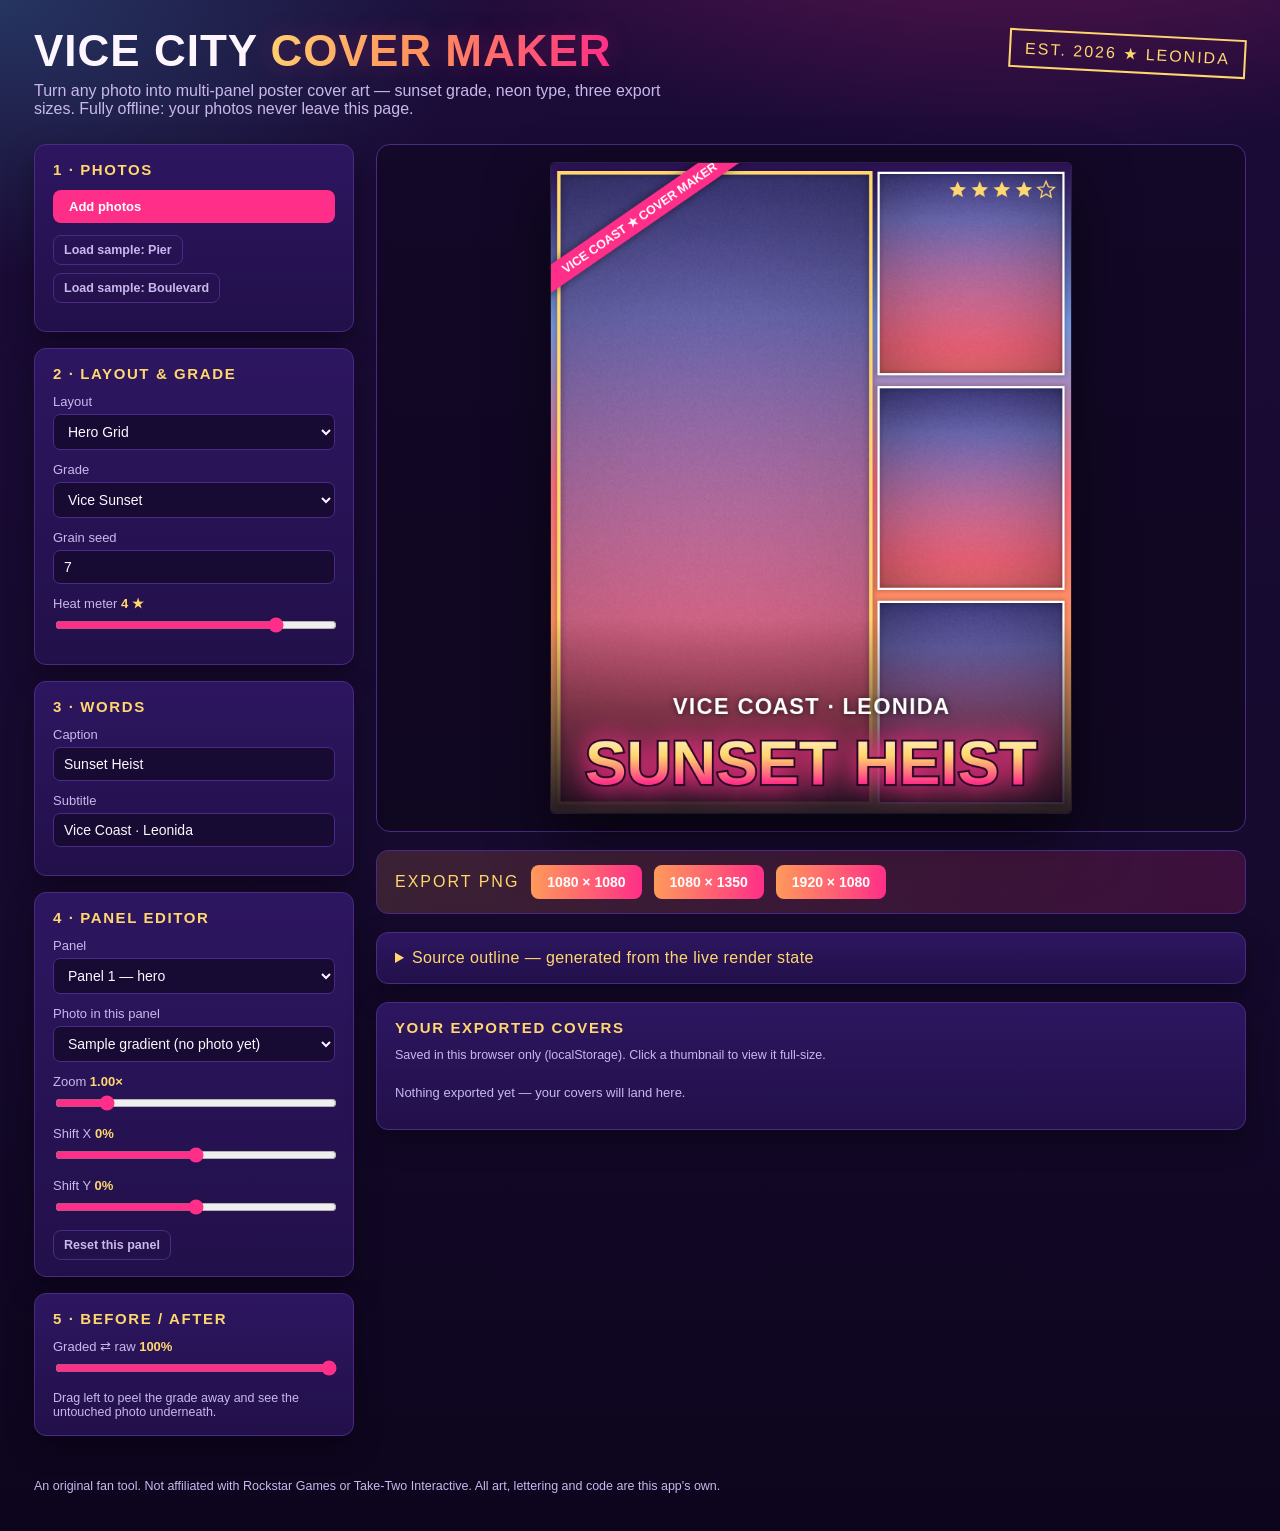
==== app/index.html @ 06333e5f "Vice City Cover Maker — GTA 6 cover art from any photo, offline" ====
<!DOCTYPE html>
<html lang="en">
<head>
<meta charset="utf-8">
<meta name="viewport" content="width=device-width, initial-scale=1">
<title>Vice City Cover Maker — GTA-style cover art from any photo</title>
<link rel="stylesheet" href="style.css">
</head>
<body>
<header class="brand">
  <div>
    <h1>Vice City <span>Cover Maker</span></h1>
    <p class="tagline">Turn any photo into multi-panel poster cover art — sunset grade, neon type, three export sizes. Fully offline: your photos never leave this page.</p>
  </div>
  <div class="brand-badge">EST. 2026 ★ LEONIDA</div>
</header>

<main class="workspace">
  <aside class="controls" aria-label="Cover controls">
    <section class="card">
      <h2>1 · Photos</h2>
      <label class="file-label">Add photos
        <input id="photo-input" type="file" accept="image/*" multiple>
      </label>
      <div class="sample-row">
        <button type="button" id="sample-pier" class="ghost">Load sample: Pier</button>
        <button type="button" id="sample-boulevard" class="ghost">Load sample: Boulevard</button>
      </div>
      <ul id="photo-list" class="photo-list"></ul>
    </section>

    <section class="card">
      <h2>2 · Layout &amp; grade</h2>
      <label>Layout
        <select id="layout-select"></select>
      </label>
      <label>Grade
        <select id="grade-select"></select>
      </label>
      <label>Grain seed
        <input id="seed-input" type="number" min="1" max="99999" step="1" value="7">
      </label>
      <label>Heat meter <output id="heat-out">4 ★</output>
        <input id="heat-input" type="range" min="0" max="5" step="1" value="4">
      </label>
    </section>

    <section class="card">
      <h2>3 · Words</h2>
      <label>Caption
        <input id="caption-input" type="text" maxlength="42" value="Sunset Heist">
      </label>
      <label>Subtitle
        <input id="subtitle-input" type="text" maxlength="60" value="Vice Coast · Leonida">
      </label>
    </section>

    <section class="card" id="panel-card">
      <h2>4 · Panel editor</h2>
      <label>Panel
        <select id="panel-select"></select>
      </label>
      <label>Photo in this panel
        <select id="panel-photo-select"></select>
      </label>
      <label>Zoom <output id="zoom-out">1.00×</output>
        <input id="zoom-input" type="range" min="0.6" max="3" step="0.01" value="1">
      </label>
      <label>Shift X <output id="ox-out">0%</output>
        <input id="ox-input" type="range" min="-0.5" max="0.5" step="0.01" value="0">
      </label>
      <label>Shift Y <output id="oy-out">0%</output>
        <input id="oy-input" type="range" min="-0.5" max="0.5" step="0.01" value="0">
      </label>
      <button type="button" id="panel-reset" class="ghost">Reset this panel</button>
    </section>

    <section class="card">
      <h2>5 · Before / after</h2>
      <label>Graded ⇄ raw <output id="compare-out">100%</output>
        <input id="compare-input" type="range" min="0" max="100" step="1" value="100">
      </label>
      <p class="hint">Drag left to peel the grade away and see the untouched photo underneath.</p>
    </section>
  </aside>

  <section class="stage">
    <div class="canvas-wrap">
      <canvas id="preview" width="720" height="900" aria-label="Cover preview"></canvas>
    </div>

    <div class="export-bar" id="export-bar">
      <span class="export-title">Export PNG</span>
      <button type="button" data-export="square">1080 × 1080</button>
      <button type="button" data-export="portrait">1080 × 1350</button>
      <button type="button" data-export="wide">1920 × 1080</button>
      <span id="export-status" class="export-status" role="status"></span>
    </div>

    <details class="outline-card" id="outline-details">
      <summary>Source outline — generated from the live render state</summary>
      <pre id="outline-pre" aria-label="Render outline as JSON"></pre>
    </details>

    <section class="gallery-card">
      <h2>Your exported covers</h2>
      <p class="hint">Saved in this browser only (localStorage). Click a thumbnail to view it full-size.</p>
      <div id="gallery" class="gallery"></div>
    </section>
  </section>
</main>

<footer>
  <p>An original fan tool. Not affiliated with Rockstar Games or Take-Two Interactive. All art, lettering and code are this app's own.</p>
</footer>

<script type="module" src="src/main.js"></script>
</body>
</html>
---- app/style.css ----
:root {
  --ink: #160a2e;
  --panel: #22104a;
  --panel-2: #2d1660;
  --line: #4b2a85;
  --text: #fdf6ff;
  --muted: #c9b8ec;
  --pink: #ff2e88;
  --orange: #ff9a5a;
  --gold: #ffd76e;
  --teal: #4cc9f0;
}

* { box-sizing: border-box; }

body {
  margin: 0;
  font-family: "Segoe UI", "Helvetica Neue", Arial, sans-serif;
  color: var(--text);
  background:
    radial-gradient(1200px 500px at 80% -10%, rgba(255, 46, 136, 0.35), transparent 60%),
    radial-gradient(900px 500px at 0% 0%, rgba(76, 201, 240, 0.22), transparent 55%),
    linear-gradient(180deg, #1b0b38 0%, var(--ink) 55%, #0d051d 100%);
  min-height: 100vh;
}

.brand {
  display: flex;
  justify-content: space-between;
  align-items: flex-start;
  gap: 24px;
  padding: 26px 34px 8px;
}

.brand h1 {
  margin: 0;
  font-family: "Arial Narrow", Impact, "Franklin Gothic Medium", Arial, sans-serif;
  font-size: 44px;
  letter-spacing: 1px;
  text-transform: uppercase;
}

.brand h1 span {
  background: linear-gradient(92deg, var(--gold), var(--orange) 45%, var(--pink));
  -webkit-background-clip: text;
  background-clip: text;
  color: transparent;
  text-shadow: 0 0 26px rgba(255, 46, 136, 0.25);
}

.tagline { color: var(--muted); max-width: 640px; margin: 6px 0 0; }

.brand-badge {
  font-family: "Arial Narrow", Impact, Arial, sans-serif;
  border: 2px solid var(--gold);
  color: var(--gold);
  padding: 8px 14px;
  transform: rotate(3deg);
  letter-spacing: 2px;
  white-space: nowrap;
  margin-top: 8px;
}

.workspace {
  display: grid;
  grid-template-columns: 320px 1fr;
  gap: 22px;
  padding: 18px 34px 30px;
  align-items: start;
}

.controls { display: flex; flex-direction: column; gap: 16px; }

.card, .outline-card, .gallery-card {
  background: linear-gradient(180deg, var(--panel-2), var(--panel));
  border: 1px solid var(--line);
  border-radius: 12px;
  padding: 16px 18px;
  box-shadow: 0 10px 28px rgba(0, 0, 0, 0.35);
}

.card h2, .gallery-card h2 {
  margin: 0 0 12px;
  font-size: 15px;
  letter-spacing: 1.6px;
  text-transform: uppercase;
  color: var(--gold);
}

.card label {
  display: block;
  font-size: 13px;
  color: var(--muted);
  margin-bottom: 12px;
}

.card input[type="text"],
.card input[type="number"],
.card select {
  width: 100%;
  margin-top: 5px;
  padding: 8px 10px;
  border-radius: 7px;
  border: 1px solid var(--line);
  background: #170a33;
  color: var(--text);
  font-size: 14px;
}

.card input[type="range"] { width: 100%; margin-top: 6px; accent-color: var(--pink); }

.card output { color: var(--gold); font-weight: 600; }

.file-label {
  display: inline-block;
  background: var(--pink);
  color: #fff !important;
  font-weight: 700;
  padding: 9px 16px;
  border-radius: 8px;
  cursor: pointer;
}

.file-label input { display: none; }

button {
  background: linear-gradient(92deg, var(--orange), var(--pink));
  border: none;
  color: #fff;
  font-weight: 700;
  padding: 9px 16px;
  border-radius: 8px;
  cursor: pointer;
  font-size: 14px;
}

button:hover { filter: brightness(1.12); }

button.ghost {
  background: transparent;
  border: 1px solid var(--line);
  color: var(--muted);
  font-weight: 600;
  padding: 7px 10px;
  font-size: 12.5px;
}

.sample-row { display: flex; gap: 8px; flex-wrap: wrap; margin-top: 4px; }

.photo-list { list-style: none; margin: 12px 0 0; padding: 0; font-size: 13px; }
.photo-list li {
  display: flex; justify-content: space-between; gap: 8px;
  padding: 5px 0; border-top: 1px dashed var(--line); color: var(--muted);
}
.photo-list li b { color: var(--text); }

.hint { color: var(--muted); font-size: 12.5px; margin: 4px 0 0; }

.stage { display: flex; flex-direction: column; gap: 18px; min-width: 0; }

.canvas-wrap {
  display: flex;
  justify-content: center;
  background: rgba(0, 0, 0, 0.28);
  border: 1px solid var(--line);
  border-radius: 14px;
  padding: 18px;
}

#preview {
  width: min(520px, 100%);
  height: auto;
  border-radius: 4px;
  box-shadow: 0 24px 60px rgba(0, 0, 0, 0.55), 0 0 0 1px rgba(255, 255, 255, 0.12);
}

.export-bar {
  display: flex;
  align-items: center;
  gap: 12px;
  flex-wrap: wrap;
  background: linear-gradient(92deg, rgba(255, 154, 90, 0.16), rgba(255, 46, 136, 0.16));
  border: 1px solid var(--line);
  border-radius: 12px;
  padding: 14px 18px;
}

.export-title {
  font-family: "Arial Narrow", Impact, Arial, sans-serif;
  letter-spacing: 2px;
  text-transform: uppercase;
  color: var(--gold);
}

.export-status { color: var(--teal); font-size: 13px; }

.outline-card summary { cursor: pointer; color: var(--gold); letter-spacing: 0.4px; }
.outline-card pre {
  overflow: auto;
  background: #0d051d;
  border: 1px solid var(--line);
  border-radius: 8px;
  padding: 14px;
  font-size: 12px;
  line-height: 1.5;
  color: #a8e6ff;
  max-height: 420px;
}

.gallery { display: flex; gap: 12px; flex-wrap: wrap; margin-top: 10px; }
.gallery figure { margin: 0; width: 120px; }
.gallery img {
  width: 120px; height: 150px; object-fit: cover; border-radius: 8px;
  border: 1px solid var(--line); cursor: pointer; display: block;
}
.gallery figcaption { font-size: 11px; color: var(--muted); margin-top: 5px; word-break: break-word; }
.gallery .empty { color: var(--muted); font-size: 13px; }

footer { padding: 0 34px 26px; color: var(--muted); font-size: 12.5px; }

/* ---- shot modes: the poster fills the viewport, chrome hidden ---- */
body.shot-cover .brand,
body.shot-cover .controls,
body.shot-cover .export-bar,
body.shot-cover .outline-card,
body.shot-cover .gallery-card,
body.shot-cover footer,
body.shot-poster .brand,
body.shot-poster .controls,
body.shot-poster .export-bar,
body.shot-poster .outline-card,
body.shot-poster .gallery-card,
body.shot-poster footer { display: none; }

body.shot-cover .workspace,
body.shot-poster .workspace { display: block; padding: 0; }
body.shot-cover .canvas-wrap,
body.shot-poster .canvas-wrap { padding: 0; border: none; background: none; }
body.shot-cover #preview,
body.shot-poster #preview { width: 100vw; height: 100vh; border-radius: 0; box-shadow: none; }

/* ---- exports shot: spotlight the export bar and outline ---- */
body.shot-exports .export-bar {
  outline: 3px solid var(--gold);
  box-shadow: 0 0 34px rgba(255, 215, 110, 0.45);
}

@media (max-width: 900px) {
  .workspace { grid-template-columns: 1fr; }
  .brand { flex-direction: column; }
}
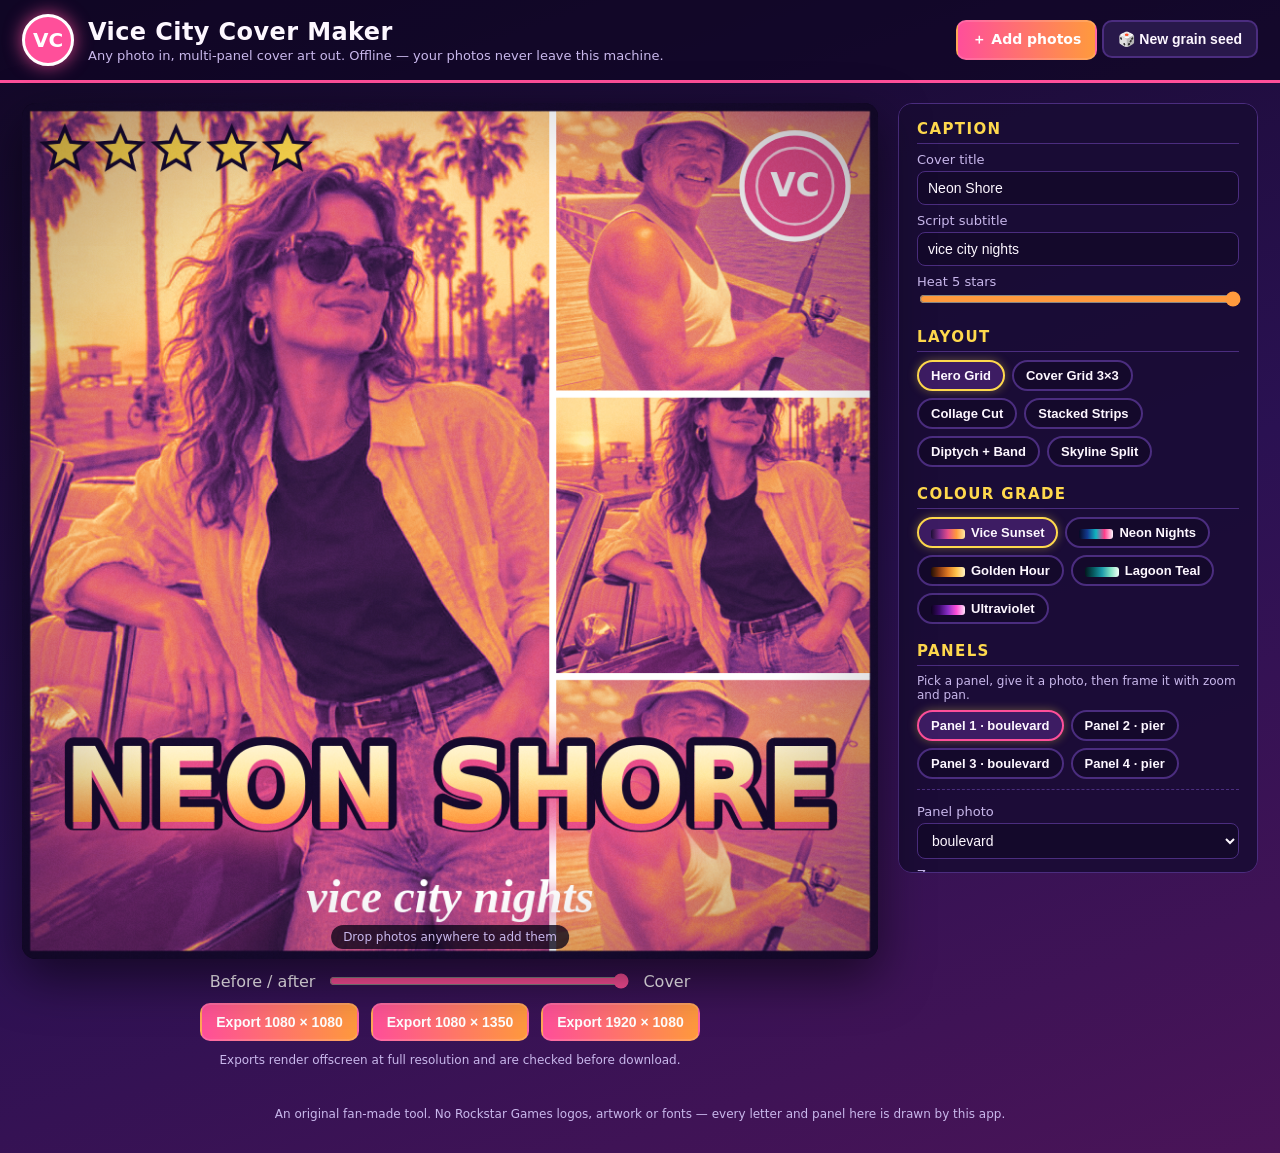
==== commit bc95ebfa: "Vice City Cover Maker — GTA 6 cover art from any photo, offline" ====
--- a/app/index.html
+++ b/app/index.html
@@ -1,4 +1,4 @@
-<!DOCTYPE html>
+<!doctype html>
 <html lang="en">
 <head>
 <meta charset="utf-8">
@@ -7,111 +7,82 @@
 <link rel="stylesheet" href="style.css">
 </head>
 <body>
-<header class="brand">
-  <div>
-    <h1>Vice City <span>Cover Maker</span></h1>
-    <p class="tagline">Turn any photo into multi-panel poster cover art — sunset grade, neon type, three export sizes. Fully offline: your photos never leave this page.</p>
+<header class="topbar">
+  <div class="brand">
+    <span class="brand-badge">VC</span>
+    <div>
+      <h1>Vice City Cover Maker</h1>
+      <p>Any photo in, multi-panel cover art out. Offline — your photos never leave this machine.</p>
+    </div>
   </div>
-  <div class="brand-badge">EST. 2026 ★ LEONIDA</div>
+  <div class="top-actions">
+    <label class="btn primary" for="photoInput">＋ Add photos</label>
+    <input id="photoInput" type="file" accept="image/*" multiple hidden>
+    <button id="shuffleSeedBtn" class="btn" type="button">🎲 New grain seed</button>
+  </div>
 </header>
 
 <main class="workspace">
-  <aside class="controls" aria-label="Cover controls">
-    <section class="card">
-      <h2>1 · Photos</h2>
-      <label class="file-label">Add photos
-        <input id="photo-input" type="file" accept="image/*" multiple>
+  <section class="stage" id="dropZone">
+    <div class="canvas-wrap">
+      <canvas id="previewCanvas" width="880" height="880"></canvas>
+      <canvas id="originalCanvas" width="880" height="880"></canvas>
+      <div class="drop-hint" id="dropHint">Drop photos anywhere to add them</div>
+    </div>
+    <div class="ba-row">
+      <label for="baSlider">Before / after</label>
+      <input id="baSlider" type="range" min="0" max="100" value="100">
+      <span id="baLabel">Cover</span>
+    </div>
+    <div class="export-row">
+      <button class="btn primary export-btn" data-size="square" type="button">Export 1080 × 1080</button>
+      <button class="btn primary export-btn" data-size="portrait" type="button">Export 1080 × 1350</button>
+      <button class="btn primary export-btn" data-size="wide" type="button">Export 1920 × 1080</button>
+    </div>
+    <p class="export-note" id="exportNote">Exports render offscreen at full resolution and are checked before download.</p>
+  </section>
+
+  <aside class="panel">
+    <h2>Caption</h2>
+    <label class="field">Cover title
+      <input id="captionInput" type="text" maxlength="26" value="Neon Shore">
+    </label>
+    <label class="field">Script subtitle
+      <input id="subtitleInput" type="text" maxlength="34" value="vice city nights">
+    </label>
+    <label class="field">Heat <span id="heatLabel">5 stars</span>
+      <input id="heatInput" type="range" min="0" max="5" step="1" value="5">
+    </label>
+
+    <h2>Layout</h2>
+    <div class="chip-grid" id="layoutChips"></div>
+
+    <h2>Colour grade</h2>
+    <div class="chip-grid" id="gradeChips"></div>
+
+    <h2>Panels</h2>
+    <p class="hint">Pick a panel, give it a photo, then frame it with zoom and pan.</p>
+    <div id="panelList" class="panel-list"></div>
+    <div class="tune-box">
+      <label class="field">Panel photo
+        <select id="panelPhotoSelect"></select>
       </label>
-      <div class="sample-row">
-        <button type="button" id="sample-pier" class="ghost">Load sample: Pier</button>
-        <button type="button" id="sample-boulevard" class="ghost">Load sample: Boulevard</button>
-      </div>
-      <ul id="photo-list" class="photo-list"></ul>
-    </section>
-
-    <section class="card">
-      <h2>2 · Layout &amp; grade</h2>
-      <label>Layout
-        <select id="layout-select"></select>
-      </label>
-      <label>Grade
-        <select id="grade-select"></select>
-      </label>
-      <label>Grain seed
-        <input id="seed-input" type="number" min="1" max="99999" step="1" value="7">
-      </label>
-      <label>Heat meter <output id="heat-out">4 ★</output>
-        <input id="heat-input" type="range" min="0" max="5" step="1" value="4">
-      </label>
-    </section>
-
-    <section class="card">
-      <h2>3 · Words</h2>
-      <label>Caption
-        <input id="caption-input" type="text" maxlength="42" value="Sunset Heist">
-      </label>
-      <label>Subtitle
-        <input id="subtitle-input" type="text" maxlength="60" value="Vice Coast · Leonida">
-      </label>
-    </section>
-
-    <section class="card" id="panel-card">
-      <h2>4 · Panel editor</h2>
-      <label>Panel
-        <select id="panel-select"></select>
-      </label>
-      <label>Photo in this panel
-        <select id="panel-photo-select"></select>
-      </label>
-      <label>Zoom <output id="zoom-out">1.00×</output>
-        <input id="zoom-input" type="range" min="0.6" max="3" step="0.01" value="1">
-      </label>
-      <label>Shift X <output id="ox-out">0%</output>
-        <input id="ox-input" type="range" min="-0.5" max="0.5" step="0.01" value="0">
-      </label>
-      <label>Shift Y <output id="oy-out">0%</output>
-        <input id="oy-input" type="range" min="-0.5" max="0.5" step="0.01" value="0">
-      </label>
-      <button type="button" id="panel-reset" class="ghost">Reset this panel</button>
-    </section>
-
-    <section class="card">
-      <h2>5 · Before / after</h2>
-      <label>Graded ⇄ raw <output id="compare-out">100%</output>
-        <input id="compare-input" type="range" min="0" max="100" step="1" value="100">
-      </label>
-      <p class="hint">Drag left to peel the grade away and see the untouched photo underneath.</p>
-    </section>
-  </aside>
-
-  <section class="stage">
-    <div class="canvas-wrap">
-      <canvas id="preview" width="720" height="900" aria-label="Cover preview"></canvas>
+      <label class="field">Zoom <input id="zoomInput" type="range" min="1" max="2.6" step="0.02" value="1"></label>
+      <label class="field">Pan X <input id="panXInput" type="range" min="-1" max="1" step="0.02" value="0"></label>
+      <label class="field">Pan Y <input id="panYInput" type="range" min="-1" max="1" step="0.02" value="0"></label>
     </div>
 
-    <div class="export-bar" id="export-bar">
-      <span class="export-title">Export PNG</span>
-      <button type="button" data-export="square">1080 × 1080</button>
-      <button type="button" data-export="portrait">1080 × 1350</button>
-      <button type="button" data-export="wide">1920 × 1080</button>
-      <span id="export-status" class="export-status" role="status"></span>
-    </div>
+    <h2>Source outline</h2>
+    <p class="hint">Generated live from the current render state.</p>
+    <pre id="outlineBox" class="outline"></pre>
 
-    <details class="outline-card" id="outline-details">
-      <summary>Source outline — generated from the live render state</summary>
-      <pre id="outline-pre" aria-label="Render outline as JSON"></pre>
-    </details>
-
-    <section class="gallery-card">
-      <h2>Your exported covers</h2>
-      <p class="hint">Saved in this browser only (localStorage). Click a thumbnail to view it full-size.</p>
-      <div id="gallery" class="gallery"></div>
-    </section>
-  </section>
+    <h2>Exported covers</h2>
+    <div id="galleryBox" class="gallery"></div>
+  </aside>
 </main>
 
-<footer>
-  <p>An original fan tool. Not affiliated with Rockstar Games or Take-Two Interactive. All art, lettering and code are this app's own.</p>
+<footer class="foot">
+  <p>An original fan-made tool. No Rockstar Games logos, artwork or fonts — every letter and panel here is drawn by this app.</p>
 </footer>
 
 <script type="module" src="src/main.js"></script>
--- a/app/style.css
+++ b/app/style.css
@@ -1,251 +1,126 @@
+/* Vice City Cover Maker — editor chrome. Dark room, neon trim, poster first. */
 :root {
-  --ink: #160a2e;
-  --panel: #22104a;
-  --panel-2: #2d1660;
-  --line: #4b2a85;
-  --text: #fdf6ff;
+  --ink: #14092b;
+  --room: #1d1038;
+  --panel: #28184a;
+  --line: #4b2d7f;
+  --pink: #ff4f9a;
+  --orange: #ff9a3d;
+  --gold: #ffd94d;
+  --teal: #2ee6c8;
+  --paper: #fdf7ff;
   --muted: #c9b8ec;
-  --pink: #ff2e88;
-  --orange: #ff9a5a;
-  --gold: #ffd76e;
-  --teal: #4cc9f0;
 }
-
 * { box-sizing: border-box; }
-
 body {
   margin: 0;
-  font-family: "Segoe UI", "Helvetica Neue", Arial, sans-serif;
-  color: var(--text);
-  background:
-    radial-gradient(1200px 500px at 80% -10%, rgba(255, 46, 136, 0.35), transparent 60%),
-    radial-gradient(900px 500px at 0% 0%, rgba(76, 201, 240, 0.22), transparent 55%),
-    linear-gradient(180deg, #1b0b38 0%, var(--ink) 55%, #0d051d 100%);
+  font-family: "Segoe UI", system-ui, -apple-system, sans-serif;
+  background: linear-gradient(160deg, #120826 0%, #2a1152 55%, #4a1458 100%);
+  color: var(--paper);
   min-height: 100vh;
 }
+.topbar {
+  display: flex; justify-content: space-between; align-items: center; gap: 16px;
+  padding: 14px 22px; border-bottom: 3px solid var(--pink);
+  background: rgba(16, 6, 36, 0.72);
+}
+.brand { display: flex; gap: 14px; align-items: center; }
+.brand-badge {
+  width: 52px; height: 52px; border-radius: 50%;
+  background: var(--pink); color: #fff; display: grid; place-items: center;
+  font-weight: 900; font-size: 20px; border: 3px solid #fff;
+  box-shadow: 0 0 18px rgba(255, 79, 154, 0.8);
+}
+.brand h1 { margin: 0; font-size: 24px; letter-spacing: 0.4px; }
+.brand p { margin: 2px 0 0; color: var(--muted); font-size: 13px; }
+.btn {
+  display: inline-block; cursor: pointer; border: 2px solid var(--line);
+  background: var(--panel); color: var(--paper); border-radius: 10px;
+  padding: 9px 14px; font-size: 14px; font-weight: 700;
+}
+.btn:hover { border-color: var(--teal); }
+.btn.primary {
+  background: linear-gradient(90deg, var(--pink), var(--orange));
+  border-color: #fff2; color: #fff;
+}
+.workspace {
+  display: grid; grid-template-columns: minmax(0, 1fr) 360px; gap: 20px;
+  padding: 20px 22px; align-items: start;
+}
+.stage { display: flex; flex-direction: column; gap: 12px; }
+.canvas-wrap {
+  position: relative; width: min(100%, 880px); margin: 0 auto;
+  border-radius: 14px; overflow: hidden; background: #0a0518;
+  box-shadow: 0 18px 50px rgba(0,0,0,0.55);
+}
+.canvas-wrap canvas { display: block; width: 100%; height: auto; }
+#originalCanvas { position: absolute; inset: 0; }
+.drop-hint {
+  position: absolute; left: 50%; bottom: 10px; transform: translateX(-50%);
+  background: rgba(10, 4, 24, 0.78); padding: 5px 12px; border-radius: 999px;
+  font-size: 12px; color: var(--muted); pointer-events: none;
+}
+.stage.dragging .canvas-wrap { outline: 4px dashed var(--teal); }
+.ba-row, .export-row {
+  display: flex; gap: 12px; align-items: center; justify-content: center; flex-wrap: wrap;
+}
+.ba-row input[type="range"] { width: 300px; accent-color: var(--pink); }
+.export-note { text-align: center; color: var(--muted); font-size: 12px; margin: 0; }
+.panel {
+  background: rgba(24, 12, 52, 0.88); border: 1px solid var(--line);
+  border-radius: 14px; padding: 16px 18px 20px;
+  max-height: calc(100vh - 130px); overflow-y: auto;
+}
+.panel h2 {
+  font-size: 15px; text-transform: uppercase; letter-spacing: 1.4px;
+  color: var(--gold); margin: 18px 0 8px; border-bottom: 1px solid var(--line);
+  padding-bottom: 5px;
+}
+.panel h2:first-child { margin-top: 0; }
+.field { display: block; font-size: 13px; color: var(--muted); margin: 8px 0; }
+.field input[type="text"], .field select {
+  width: 100%; margin-top: 4px; padding: 8px 10px; border-radius: 8px;
+  border: 1px solid var(--line); background: var(--ink); color: var(--paper); font-size: 14px;
+}
+.field input[type="range"] { width: 100%; accent-color: var(--orange); }
+.hint { font-size: 12px; color: var(--muted); margin: 4px 0 8px; }
+.chip-grid { display: flex; flex-wrap: wrap; gap: 7px; }
+.chip {
+  cursor: pointer; border: 2px solid var(--line); background: var(--ink);
+  color: var(--paper); border-radius: 999px; padding: 6px 12px; font-size: 13px; font-weight: 600;
+}
+.chip.active { border-color: var(--gold); background: #3d1c63; box-shadow: 0 0 10px rgba(255, 217, 77, 0.35); }
+.swatch { display: inline-block; width: 34px; height: 10px; border-radius: 3px; margin-right: 6px; vertical-align: middle; }
+.panel-list { display: flex; flex-wrap: wrap; gap: 7px; }
+.panel-chip.active { border-color: var(--pink); }
+.tune-box { margin-top: 10px; border-top: 1px dashed var(--line); padding-top: 6px; }
+.outline {
+  background: #0a0518; border: 1px solid var(--line); border-radius: 10px;
+  padding: 10px 12px; font-size: 11.5px; line-height: 1.5; white-space: pre-wrap;
+  word-break: break-word; color: #aef3df; max-height: 300px; overflow-y: auto;
+}
+.gallery { display: flex; flex-wrap: wrap; gap: 8px; }
+.gallery figure { margin: 0; width: 96px; }
+.gallery img { width: 96px; height: auto; border-radius: 8px; border: 2px solid var(--line); display: block; }
+.gallery figcaption { font-size: 10.5px; color: var(--muted); text-align: center; margin-top: 3px; }
+.gallery .empty { font-size: 12px; color: var(--muted); }
+.foot { padding: 8px 22px 20px; color: var(--muted); font-size: 12px; text-align: center; }
 
-.brand {
-  display: flex;
-  justify-content: space-between;
-  align-items: flex-start;
-  gap: 24px;
-  padding: 26px 34px 8px;
+/* Screenshot scenes: a cover fills the frame, chrome gone. */
+body.shot-cover, body.shot-poster { background: #0a0518; }
+body.shot-cover .topbar, body.shot-cover .panel, body.shot-cover .ba-row,
+body.shot-cover .export-row, body.shot-cover .export-note, body.shot-cover .foot,
+body.shot-cover .drop-hint,
+body.shot-poster .topbar, body.shot-poster .panel, body.shot-poster .ba-row,
+body.shot-poster .export-row, body.shot-poster .export-note, body.shot-poster .foot,
+body.shot-poster .drop-hint { display: none; }
+body.shot-cover .workspace, body.shot-poster .workspace { display: block; padding: 0; }
+body.shot-cover .canvas-wrap, body.shot-poster .canvas-wrap {
+  width: 100%; border-radius: 0; box-shadow: none;
 }
-
-.brand h1 {
-  margin: 0;
-  font-family: "Arial Narrow", Impact, "Franklin Gothic Medium", Arial, sans-serif;
-  font-size: 44px;
-  letter-spacing: 1px;
-  text-transform: uppercase;
-}
-
-.brand h1 span {
-  background: linear-gradient(92deg, var(--gold), var(--orange) 45%, var(--pink));
-  -webkit-background-clip: text;
-  background-clip: text;
-  color: transparent;
-  text-shadow: 0 0 26px rgba(255, 46, 136, 0.25);
-}
-
-.tagline { color: var(--muted); max-width: 640px; margin: 6px 0 0; }
-
-.brand-badge {
-  font-family: "Arial Narrow", Impact, Arial, sans-serif;
-  border: 2px solid var(--gold);
-  color: var(--gold);
-  padding: 8px 14px;
-  transform: rotate(3deg);
-  letter-spacing: 2px;
-  white-space: nowrap;
-  margin-top: 8px;
-}
-
-.workspace {
-  display: grid;
-  grid-template-columns: 320px 1fr;
-  gap: 22px;
-  padding: 18px 34px 30px;
-  align-items: start;
-}
-
-.controls { display: flex; flex-direction: column; gap: 16px; }
-
-.card, .outline-card, .gallery-card {
-  background: linear-gradient(180deg, var(--panel-2), var(--panel));
-  border: 1px solid var(--line);
-  border-radius: 12px;
-  padding: 16px 18px;
-  box-shadow: 0 10px 28px rgba(0, 0, 0, 0.35);
-}
-
-.card h2, .gallery-card h2 {
-  margin: 0 0 12px;
-  font-size: 15px;
-  letter-spacing: 1.6px;
-  text-transform: uppercase;
-  color: var(--gold);
-}
-
-.card label {
-  display: block;
-  font-size: 13px;
-  color: var(--muted);
-  margin-bottom: 12px;
-}
-
-.card input[type="text"],
-.card input[type="number"],
-.card select {
-  width: 100%;
-  margin-top: 5px;
-  padding: 8px 10px;
-  border-radius: 7px;
-  border: 1px solid var(--line);
-  background: #170a33;
-  color: var(--text);
-  font-size: 14px;
-}
-
-.card input[type="range"] { width: 100%; margin-top: 6px; accent-color: var(--pink); }
-
-.card output { color: var(--gold); font-weight: 600; }
-
-.file-label {
-  display: inline-block;
-  background: var(--pink);
-  color: #fff !important;
-  font-weight: 700;
-  padding: 9px 16px;
-  border-radius: 8px;
-  cursor: pointer;
-}
-
-.file-label input { display: none; }
-
-button {
-  background: linear-gradient(92deg, var(--orange), var(--pink));
-  border: none;
-  color: #fff;
-  font-weight: 700;
-  padding: 9px 16px;
-  border-radius: 8px;
-  cursor: pointer;
-  font-size: 14px;
-}
-
-button:hover { filter: brightness(1.12); }
-
-button.ghost {
-  background: transparent;
-  border: 1px solid var(--line);
-  color: var(--muted);
-  font-weight: 600;
-  padding: 7px 10px;
-  font-size: 12.5px;
-}
-
-.sample-row { display: flex; gap: 8px; flex-wrap: wrap; margin-top: 4px; }
-
-.photo-list { list-style: none; margin: 12px 0 0; padding: 0; font-size: 13px; }
-.photo-list li {
-  display: flex; justify-content: space-between; gap: 8px;
-  padding: 5px 0; border-top: 1px dashed var(--line); color: var(--muted);
-}
-.photo-list li b { color: var(--text); }
-
-.hint { color: var(--muted); font-size: 12.5px; margin: 4px 0 0; }
-
-.stage { display: flex; flex-direction: column; gap: 18px; min-width: 0; }
-
-.canvas-wrap {
-  display: flex;
-  justify-content: center;
-  background: rgba(0, 0, 0, 0.28);
-  border: 1px solid var(--line);
-  border-radius: 14px;
-  padding: 18px;
-}
-
-#preview {
-  width: min(520px, 100%);
-  height: auto;
-  border-radius: 4px;
-  box-shadow: 0 24px 60px rgba(0, 0, 0, 0.55), 0 0 0 1px rgba(255, 255, 255, 0.12);
-}
-
-.export-bar {
-  display: flex;
-  align-items: center;
-  gap: 12px;
-  flex-wrap: wrap;
-  background: linear-gradient(92deg, rgba(255, 154, 90, 0.16), rgba(255, 46, 136, 0.16));
-  border: 1px solid var(--line);
-  border-radius: 12px;
-  padding: 14px 18px;
-}
-
-.export-title {
-  font-family: "Arial Narrow", Impact, Arial, sans-serif;
-  letter-spacing: 2px;
-  text-transform: uppercase;
-  color: var(--gold);
-}
-
-.export-status { color: var(--teal); font-size: 13px; }
-
-.outline-card summary { cursor: pointer; color: var(--gold); letter-spacing: 0.4px; }
-.outline-card pre {
-  overflow: auto;
-  background: #0d051d;
-  border: 1px solid var(--line);
-  border-radius: 8px;
-  padding: 14px;
-  font-size: 12px;
-  line-height: 1.5;
-  color: #a8e6ff;
-  max-height: 420px;
-}
-
-.gallery { display: flex; gap: 12px; flex-wrap: wrap; margin-top: 10px; }
-.gallery figure { margin: 0; width: 120px; }
-.gallery img {
-  width: 120px; height: 150px; object-fit: cover; border-radius: 8px;
-  border: 1px solid var(--line); cursor: pointer; display: block;
-}
-.gallery figcaption { font-size: 11px; color: var(--muted); margin-top: 5px; word-break: break-word; }
-.gallery .empty { color: var(--muted); font-size: 13px; }
-
-footer { padding: 0 34px 26px; color: var(--muted); font-size: 12.5px; }
-
-/* ---- shot modes: the poster fills the viewport, chrome hidden ---- */
-body.shot-cover .brand,
-body.shot-cover .controls,
-body.shot-cover .export-bar,
-body.shot-cover .outline-card,
-body.shot-cover .gallery-card,
-body.shot-cover footer,
-body.shot-poster .brand,
-body.shot-poster .controls,
-body.shot-poster .export-bar,
-body.shot-poster .outline-card,
-body.shot-poster .gallery-card,
-body.shot-poster footer { display: none; }
-
-body.shot-cover .workspace,
-body.shot-poster .workspace { display: block; padding: 0; }
-body.shot-cover .canvas-wrap,
-body.shot-poster .canvas-wrap { padding: 0; border: none; background: none; }
-body.shot-cover #preview,
-body.shot-poster #preview { width: 100vw; height: 100vh; border-radius: 0; box-shadow: none; }
-
-/* ---- exports shot: spotlight the export bar and outline ---- */
-body.shot-exports .export-bar {
-  outline: 3px solid var(--gold);
-  box-shadow: 0 0 34px rgba(255, 215, 110, 0.45);
-}
+body.shot-exports .workspace { grid-template-columns: minmax(0, 1fr) 420px; }
 
 @media (max-width: 900px) {
   .workspace { grid-template-columns: 1fr; }
-  .brand { flex-direction: column; }
+  .panel { max-height: none; }
 }
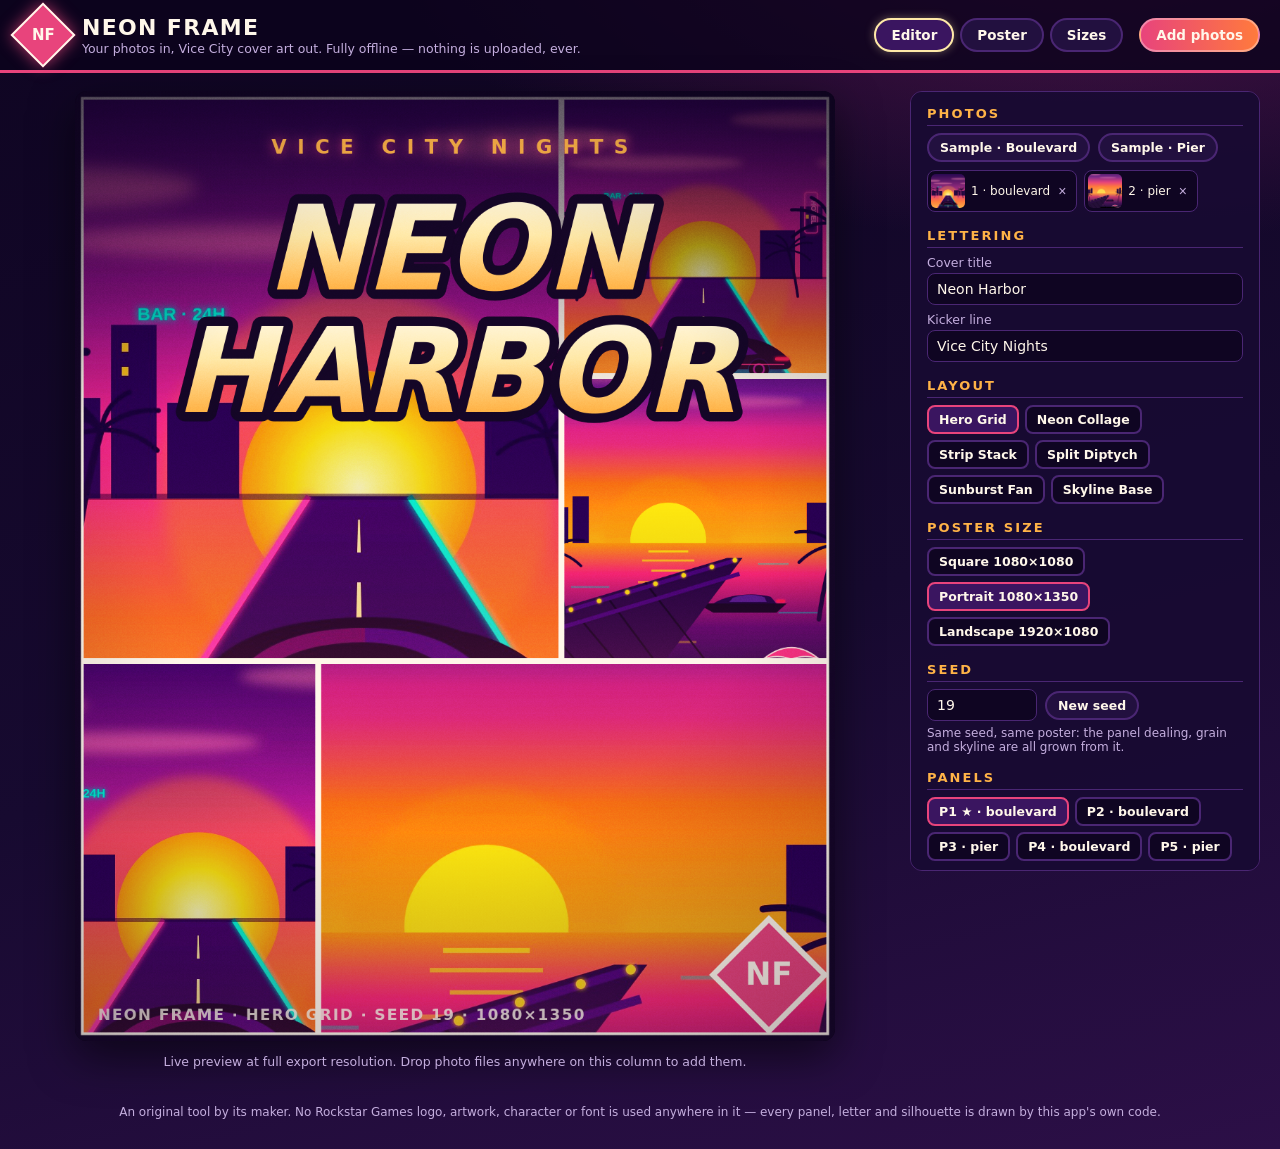
==== commit f75d7afe: "Neon Frame round 2: deterministic poster engine rebuilt in-session Six layouts (hero grid, collage, " ====
--- a/app/index.html
+++ b/app/index.html
@@ -3,86 +3,114 @@
 <head>
 <meta charset="utf-8">
 <meta name="viewport" content="width=device-width, initial-scale=1">
-<title>Vice City Cover Maker — GTA-style cover art from any photo</title>
+<title>Neon Frame — GTA-style cover art from any photo</title>
 <link rel="stylesheet" href="style.css">
 </head>
-<body>
-<header class="topbar">
-  <div class="brand">
-    <span class="brand-badge">VC</span>
-    <div>
-      <h1>Vice City Cover Maker</h1>
-      <p>Any photo in, multi-panel cover art out. Offline — your photos never leave this machine.</p>
-    </div>
+<body data-view="editor">
+<header class="masthead">
+  <div class="brandmark" aria-hidden="true"><span>NF</span></div>
+  <div class="wordmark">
+    <h1>Neon Frame</h1>
+    <p>Your photos in, Vice City cover art out. Fully offline — nothing is uploaded, ever.</p>
   </div>
-  <div class="top-actions">
-    <label class="btn primary" for="photoInput">＋ Add photos</label>
-    <input id="photoInput" type="file" accept="image/*" multiple hidden>
-    <button id="shuffleSeedBtn" class="btn" type="button">🎲 New grain seed</button>
-  </div>
+  <nav class="viewtabs" aria-label="Views">
+    <button type="button" class="tab active" data-view-tab="editor">Editor</button>
+    <button type="button" class="tab" data-view-tab="poster">Poster</button>
+    <button type="button" class="tab" data-view-tab="sizes">Sizes</button>
+  </nav>
+  <label class="addbtn" for="fileInput">Add photos</label>
+  <input id="fileInput" type="file" accept="image/*" multiple hidden>
 </header>
 
-<main class="workspace">
-  <section class="stage" id="dropZone">
-    <div class="canvas-wrap">
-      <canvas id="previewCanvas" width="880" height="880"></canvas>
-      <canvas id="originalCanvas" width="880" height="880"></canvas>
-      <div class="drop-hint" id="dropHint">Drop photos anywhere to add them</div>
+<main>
+  <!-- ============================ EDITOR ============================ -->
+  <section id="view-editor" class="view">
+    <div class="stagecol" id="dropZone">
+      <div class="stageframe">
+        <canvas id="stageCanvas" width="1080" height="1350"></canvas>
+      </div>
+      <p class="stageline">Live preview at full export resolution. Drop photo files anywhere on this column to add them.</p>
     </div>
-    <div class="ba-row">
-      <label for="baSlider">Before / after</label>
-      <input id="baSlider" type="range" min="0" max="100" value="100">
-      <span id="baLabel">Cover</span>
-    </div>
-    <div class="export-row">
-      <button class="btn primary export-btn" data-size="square" type="button">Export 1080 × 1080</button>
-      <button class="btn primary export-btn" data-size="portrait" type="button">Export 1080 × 1350</button>
-      <button class="btn primary export-btn" data-size="wide" type="button">Export 1920 × 1080</button>
-    </div>
-    <p class="export-note" id="exportNote">Exports render offscreen at full resolution and are checked before download.</p>
+
+    <aside class="controls">
+      <h2>Photos</h2>
+      <div class="row">
+        <button type="button" class="mini" id="sampleBoulevard">Sample · Boulevard</button>
+        <button type="button" class="mini" id="samplePier">Sample · Pier</button>
+      </div>
+      <div id="photoStrip" class="photostrip"></div>
+
+      <h2>Lettering</h2>
+      <label class="lab">Cover title
+        <input id="titleInput" type="text" maxlength="30" value="Neon Harbor">
+      </label>
+      <label class="lab">Kicker line
+        <input id="kickerInput" type="text" maxlength="36" value="Vice City Nights">
+      </label>
+
+      <h2>Layout</h2>
+      <div id="layoutButtons" class="btnset"></div>
+
+      <h2>Poster size</h2>
+      <div id="sizeButtons" class="btnset"></div>
+
+      <h2>Seed</h2>
+      <div class="row">
+        <input id="seedInput" type="text" maxlength="10" value="19" aria-label="Poster seed">
+        <button type="button" class="mini" id="diceButton">New seed</button>
+      </div>
+      <p class="note">Same seed, same poster: the panel dealing, grain and skyline are all grown from it.</p>
+
+      <h2>Panels</h2>
+      <div id="panelList" class="btnset"></div>
+      <label class="lab">Panel photo
+        <select id="panelPhotoSelect"></select>
+      </label>
+      <label class="lab">Zoom <input id="zoomRange" type="range" min="1" max="2.8" step="0.01"></label>
+      <label class="lab">Focus X <input id="focusXRange" type="range" min="0" max="1" step="0.01"></label>
+      <label class="lab">Focus Y <input id="focusYRange" type="range" min="0" max="1" step="0.01"></label>
+
+      <h2>Source outline</h2>
+      <p class="note">Written from the same render plan the painter just used — they cannot disagree.</p>
+      <pre id="outlinePre" class="outline"></pre>
+    </aside>
   </section>
 
-  <aside class="panel">
-    <h2>Caption</h2>
-    <label class="field">Cover title
-      <input id="captionInput" type="text" maxlength="26" value="Neon Shore">
-    </label>
-    <label class="field">Script subtitle
-      <input id="subtitleInput" type="text" maxlength="34" value="vice city nights">
-    </label>
-    <label class="field">Heat <span id="heatLabel">5 stars</span>
-      <input id="heatInput" type="range" min="0" max="5" step="1" value="5">
-    </label>
+  <!-- ============================ POSTER ============================ -->
+  <section id="view-poster" class="view" hidden>
+    <div class="posterframe">
+      <canvas id="posterCanvas" width="1080" height="1350"></canvas>
+    </div>
+    <div class="exportbar">
+      <button type="button" class="exportbtn" data-export="square">Export PNG · 1080 × 1080</button>
+      <button type="button" class="exportbtn" data-export="portrait">Export PNG · 1080 × 1350</button>
+      <button type="button" class="exportbtn" data-export="landscape">Export PNG · 1920 × 1080</button>
+    </div>
+    <p id="exportLog" class="exportlog">Every export is rendered offscreen at full size and its pixels are counted before the download starts.</p>
+  </section>
 
-    <h2>Layout</h2>
-    <div class="chip-grid" id="layoutChips"></div>
-
-    <h2>Colour grade</h2>
-    <div class="chip-grid" id="gradeChips"></div>
-
-    <h2>Panels</h2>
-    <p class="hint">Pick a panel, give it a photo, then frame it with zoom and pan.</p>
-    <div id="panelList" class="panel-list"></div>
-    <div class="tune-box">
-      <label class="field">Panel photo
-        <select id="panelPhotoSelect"></select>
-      </label>
-      <label class="field">Zoom <input id="zoomInput" type="range" min="1" max="2.6" step="0.02" value="1"></label>
-      <label class="field">Pan X <input id="panXInput" type="range" min="-1" max="1" step="0.02" value="0"></label>
-      <label class="field">Pan Y <input id="panYInput" type="range" min="-1" max="1" step="0.02" value="0"></label>
+  <!-- ============================ SIZES ============================= -->
+  <section id="view-sizes" class="view" hidden>
+    <div class="sizesheet">
+      <figure>
+        <canvas id="sheetSquare" width="540" height="540"></canvas>
+        <figcaption>Square · exports at 1080 × 1080</figcaption>
+      </figure>
+      <figure>
+        <canvas id="sheetPortrait" width="540" height="675"></canvas>
+        <figcaption>Portrait · exports at 1080 × 1350</figcaption>
+      </figure>
+      <figure>
+        <canvas id="sheetLandscape" width="960" height="540"></canvas>
+        <figcaption>Landscape · exports at 1920 × 1080</figcaption>
+      </figure>
     </div>
-
-    <h2>Source outline</h2>
-    <p class="hint">Generated live from the current render state.</p>
-    <pre id="outlineBox" class="outline"></pre>
-
-    <h2>Exported covers</h2>
-    <div id="galleryBox" class="gallery"></div>
-  </aside>
+    <p id="sizesNote" class="exportlog">One plan, three post sizes — the sheet above is drawn by the same painter as the exports.</p>
+  </section>
 </main>
 
-<footer class="foot">
-  <p>An original fan-made tool. No Rockstar Games logos, artwork or fonts — every letter and panel here is drawn by this app.</p>
+<footer class="colophon">
+  <p>An original tool by its maker. No Rockstar Games logo, artwork, character or font is used anywhere in it — every panel, letter and silhouette is drawn by this app's own code.</p>
 </footer>
 
 <script type="module" src="src/main.js"></script>
--- a/app/style.css
+++ b/app/style.css
@@ -1,126 +1,166 @@
-/* Vice City Cover Maker — editor chrome. Dark room, neon trim, poster first. */
+/* Neon Frame — editor chrome.
+   A dark cutting-room with neon trim; the poster is the loud thing on the
+   page, the controls stay quiet around it. */
+
 :root {
-  --ink: #14092b;
-  --room: #1d1038;
-  --panel: #28184a;
-  --line: #4b2d7f;
-  --pink: #ff4f9a;
-  --orange: #ff9a3d;
-  --gold: #ffd94d;
-  --teal: #2ee6c8;
-  --paper: #fdf7ff;
-  --muted: #c9b8ec;
+  --room: #170a30;
+  --room-deep: #0f0522;
+  --card: #22103f;
+  --edge: #4a2673;
+  --paper: #fff7ea;
+  --dim: #c4aede;
+  --pink: #e8447c;
+  --amber: #ffb347;
+  --teal: #17e6c8;
+  --gold: #ffe9a8;
 }
+
 * { box-sizing: border-box; }
+
 body {
   margin: 0;
+  min-height: 100vh;
+  background: radial-gradient(1200px 600px at 85% -10%, #57164f 0%, transparent 60%),
+              linear-gradient(165deg, var(--room-deep) 0%, var(--room) 55%, #2c0f47 100%);
+  color: var(--paper);
   font-family: "Segoe UI", system-ui, -apple-system, sans-serif;
-  background: linear-gradient(160deg, #120826 0%, #2a1152 55%, #4a1458 100%);
-  color: var(--paper);
-  min-height: 100vh;
 }
-.topbar {
-  display: flex; justify-content: space-between; align-items: center; gap: 16px;
-  padding: 14px 22px; border-bottom: 3px solid var(--pink);
-  background: rgba(16, 6, 36, 0.72);
+
+/* ---------------------------------------------------------- masthead */
+.masthead {
+  display: flex; align-items: center; gap: 16px; flex-wrap: wrap;
+  padding: 12px 20px;
+  background: rgba(12, 3, 28, 0.8);
+  border-bottom: 3px solid var(--pink);
 }
-.brand { display: flex; gap: 14px; align-items: center; }
-.brand-badge {
-  width: 52px; height: 52px; border-radius: 50%;
-  background: var(--pink); color: #fff; display: grid; place-items: center;
-  font-weight: 900; font-size: 20px; border: 3px solid #fff;
-  box-shadow: 0 0 18px rgba(255, 79, 154, 0.8);
+.brandmark {
+  width: 46px; height: 46px; flex: none;
+  background: var(--pink);
+  border: 2px solid var(--paper);
+  transform: rotate(45deg);
+  display: grid; place-items: center;
+  box-shadow: 0 0 16px rgba(232, 68, 124, 0.75);
 }
-.brand h1 { margin: 0; font-size: 24px; letter-spacing: 0.4px; }
-.brand p { margin: 2px 0 0; color: var(--muted); font-size: 13px; }
-.btn {
-  display: inline-block; cursor: pointer; border: 2px solid var(--line);
-  background: var(--panel); color: var(--paper); border-radius: 10px;
-  padding: 9px 14px; font-size: 14px; font-weight: 700;
+.brandmark span { transform: rotate(-45deg); font-weight: 900; font-size: 15px; }
+.wordmark h1 { margin: 0; font-size: 22px; letter-spacing: 0.06em; text-transform: uppercase; }
+.wordmark p { margin: 1px 0 0; font-size: 12.5px; color: var(--dim); }
+.viewtabs { display: flex; gap: 6px; margin-left: auto; }
+.tab, .addbtn, .mini, .exportbtn {
+  cursor: pointer; font: inherit; font-weight: 700; font-size: 13.5px;
+  color: var(--paper); background: var(--card);
+  border: 2px solid var(--edge); border-radius: 999px; padding: 7px 15px;
 }
-.btn:hover { border-color: var(--teal); }
-.btn.primary {
-  background: linear-gradient(90deg, var(--pink), var(--orange));
-  border-color: #fff2; color: #fff;
+.tab.active { border-color: var(--gold); background: #3a1560; box-shadow: 0 0 10px rgba(255, 233, 168, 0.35); }
+.addbtn { background: linear-gradient(90deg, var(--pink), #ff7a3d); border-color: rgba(255, 255, 255, 0.35); }
+.mini { padding: 5px 11px; font-size: 12.5px; }
+button:hover, .addbtn:hover { border-color: var(--teal); }
+
+/* ------------------------------------------------------------- views */
+.view { padding: 18px 20px 6px; }
+#view-editor { display: grid; grid-template-columns: minmax(0, 1fr) 350px; gap: 20px; align-items: start; }
+.stageframe {
+  background: #0a0316; border-radius: 12px; overflow: hidden;
+  box-shadow: 0 16px 44px rgba(0, 0, 0, 0.55);
+  width: min(100%, 760px); margin: 0 auto;
 }
-.workspace {
-  display: grid; grid-template-columns: minmax(0, 1fr) 360px; gap: 20px;
-  padding: 20px 22px; align-items: start;
+.stageframe canvas { display: block; width: 100%; height: auto; }
+.stagecol.dragging .stageframe { outline: 4px dashed var(--teal); outline-offset: 3px; }
+.stageline { text-align: center; color: var(--dim); font-size: 12.5px; }
+
+.controls {
+  background: rgba(24, 10, 50, 0.9);
+  border: 1px solid var(--edge); border-radius: 12px;
+  padding: 14px 16px 18px;
+  max-height: calc(100vh - 120px); overflow-y: auto;
 }
-.stage { display: flex; flex-direction: column; gap: 12px; }
-.canvas-wrap {
-  position: relative; width: min(100%, 880px); margin: 0 auto;
-  border-radius: 14px; overflow: hidden; background: #0a0518;
-  box-shadow: 0 18px 50px rgba(0,0,0,0.55);
+.controls h2 {
+  margin: 16px 0 7px; padding-bottom: 4px;
+  font-size: 13px; letter-spacing: 0.16em; text-transform: uppercase; color: var(--amber);
+  border-bottom: 1px solid var(--edge);
 }
-.canvas-wrap canvas { display: block; width: 100%; height: auto; }
-#originalCanvas { position: absolute; inset: 0; }
-.drop-hint {
-  position: absolute; left: 50%; bottom: 10px; transform: translateX(-50%);
-  background: rgba(10, 4, 24, 0.78); padding: 5px 12px; border-radius: 999px;
-  font-size: 12px; color: var(--muted); pointer-events: none;
+.controls h2:first-child { margin-top: 0; }
+.lab { display: block; margin: 7px 0; font-size: 12.5px; color: var(--dim); }
+.lab input[type="text"], .lab select, #seedInput {
+  width: 100%; margin-top: 3px; padding: 7px 9px;
+  background: var(--room-deep); color: var(--paper);
+  border: 1px solid var(--edge); border-radius: 8px; font: inherit; font-size: 14px;
 }
-.stage.dragging .canvas-wrap { outline: 4px dashed var(--teal); }
-.ba-row, .export-row {
-  display: flex; gap: 12px; align-items: center; justify-content: center; flex-wrap: wrap;
+.lab input[type="range"] { width: 100%; accent-color: var(--pink); }
+.row { display: flex; gap: 8px; align-items: center; }
+.row #seedInput { width: 110px; margin-top: 0; }
+.note { font-size: 12px; color: var(--dim); margin: 5px 0; }
+.btnset { display: flex; flex-wrap: wrap; gap: 6px; }
+.pick {
+  cursor: pointer; font: inherit; font-size: 12.5px; font-weight: 600;
+  color: var(--paper); background: var(--room-deep);
+  border: 2px solid var(--edge); border-radius: 8px; padding: 5px 10px;
 }
-.ba-row input[type="range"] { width: 300px; accent-color: var(--pink); }
-.export-note { text-align: center; color: var(--muted); font-size: 12px; margin: 0; }
-.panel {
-  background: rgba(24, 12, 52, 0.88); border: 1px solid var(--line);
-  border-radius: 14px; padding: 16px 18px 20px;
-  max-height: calc(100vh - 130px); overflow-y: auto;
+.pick.active { border-color: var(--pink); background: #3a1560; }
+.photostrip { display: flex; flex-wrap: wrap; gap: 7px; margin-top: 8px; }
+.photochip {
+  display: flex; align-items: center; gap: 6px;
+  background: var(--room-deep); border: 1px solid var(--edge); border-radius: 8px; padding: 3px 8px 3px 3px;
+  font-size: 12px;
 }
-.panel h2 {
-  font-size: 15px; text-transform: uppercase; letter-spacing: 1.4px;
-  color: var(--gold); margin: 18px 0 8px; border-bottom: 1px solid var(--line);
-  padding-bottom: 5px;
+.photochip img { width: 34px; height: 34px; object-fit: cover; border-radius: 5px; display: block; }
+.photochip button {
+  cursor: pointer; border: none; background: none; color: var(--dim);
+  font-size: 14px; line-height: 1; padding: 2px;
 }
-.panel h2:first-child { margin-top: 0; }
-.field { display: block; font-size: 13px; color: var(--muted); margin: 8px 0; }
-.field input[type="text"], .field select {
-  width: 100%; margin-top: 4px; padding: 8px 10px; border-radius: 8px;
-  border: 1px solid var(--line); background: var(--ink); color: var(--paper); font-size: 14px;
+.outline {
+  background: #0a0316; border: 1px solid var(--edge); border-radius: 8px;
+  padding: 9px 11px; font-size: 11px; line-height: 1.55; color: #9df0dd;
+  white-space: pre-wrap; word-break: break-word; max-height: 290px; overflow-y: auto;
 }
-.field input[type="range"] { width: 100%; accent-color: var(--orange); }
-.hint { font-size: 12px; color: var(--muted); margin: 4px 0 8px; }
-.chip-grid { display: flex; flex-wrap: wrap; gap: 7px; }
-.chip {
-  cursor: pointer; border: 2px solid var(--line); background: var(--ink);
-  color: var(--paper); border-radius: 999px; padding: 6px 12px; font-size: 13px; font-weight: 600;
+
+/* ----------------------------------------------------- poster & sizes */
+.posterframe {
+  width: min(100%, 620px); margin: 0 auto;
+  border-radius: 12px; overflow: hidden; background: #0a0316;
+  box-shadow: 0 16px 44px rgba(0, 0, 0, 0.55);
 }
-.chip.active { border-color: var(--gold); background: #3d1c63; box-shadow: 0 0 10px rgba(255, 217, 77, 0.35); }
-.swatch { display: inline-block; width: 34px; height: 10px; border-radius: 3px; margin-right: 6px; vertical-align: middle; }
-.panel-list { display: flex; flex-wrap: wrap; gap: 7px; }
-.panel-chip.active { border-color: var(--pink); }
-.tune-box { margin-top: 10px; border-top: 1px dashed var(--line); padding-top: 6px; }
-.outline {
-  background: #0a0518; border: 1px solid var(--line); border-radius: 10px;
-  padding: 10px 12px; font-size: 11.5px; line-height: 1.5; white-space: pre-wrap;
-  word-break: break-word; color: #aef3df; max-height: 300px; overflow-y: auto;
+.posterframe canvas { display: block; width: 100%; height: auto; }
+.exportbar { display: flex; gap: 10px; justify-content: center; flex-wrap: wrap; margin-top: 14px; }
+.exportbtn { background: linear-gradient(90deg, var(--pink), #ff7a3d); border-color: rgba(255, 255, 255, 0.35); padding: 10px 18px; }
+.exportlog { text-align: center; color: var(--dim); font-size: 12.5px; max-width: 760px; margin: 10px auto; }
+.sizesheet { display: flex; gap: 18px; align-items: end; justify-content: center; flex-wrap: wrap; }
+.sizesheet figure { margin: 0; text-align: center; }
+.sizesheet canvas {
+  max-width: 100%; height: auto; display: block;
+  border-radius: 8px; box-shadow: 0 10px 30px rgba(0, 0, 0, 0.5); background: #0a0316;
 }
-.gallery { display: flex; flex-wrap: wrap; gap: 8px; }
-.gallery figure { margin: 0; width: 96px; }
-.gallery img { width: 96px; height: auto; border-radius: 8px; border: 2px solid var(--line); display: block; }
-.gallery figcaption { font-size: 10.5px; color: var(--muted); text-align: center; margin-top: 3px; }
-.gallery .empty { font-size: 12px; color: var(--muted); }
-.foot { padding: 8px 22px 20px; color: var(--muted); font-size: 12px; text-align: center; }
+.sizesheet figcaption { color: var(--dim); font-size: 12.5px; margin-top: 7px; }
 
-/* Screenshot scenes: a cover fills the frame, chrome gone. */
-body.shot-cover, body.shot-poster { background: #0a0518; }
-body.shot-cover .topbar, body.shot-cover .panel, body.shot-cover .ba-row,
-body.shot-cover .export-row, body.shot-cover .export-note, body.shot-cover .foot,
-body.shot-cover .drop-hint,
-body.shot-poster .topbar, body.shot-poster .panel, body.shot-poster .ba-row,
-body.shot-poster .export-row, body.shot-poster .export-note, body.shot-poster .foot,
-body.shot-poster .drop-hint { display: none; }
-body.shot-cover .workspace, body.shot-poster .workspace { display: block; padding: 0; }
-body.shot-cover .canvas-wrap, body.shot-poster .canvas-wrap {
-  width: 100%; border-radius: 0; box-shadow: none;
+.colophon { padding: 6px 20px 18px; text-align: center; color: var(--dim); font-size: 12px; }
+
+/* ------------------------------------------- screenshot scene modes */
+/* Cover: nothing but the poster, edge to edge. */
+body.shot-cover .masthead, body.shot-cover .controls, body.shot-cover .stageline,
+body.shot-cover .colophon, body.shot-cover #view-poster, body.shot-cover #view-sizes { display: none; }
+body.shot-cover #view-editor { display: block; padding: 0; }
+body.shot-cover .stageframe { width: 100vw; border-radius: 0; box-shadow: none; }
+body.shot-cover .stageframe canvas { width: 100vw; height: 100vh; }
+
+/* Poster: the poster view alone, large. */
+body.shot-poster .masthead, body.shot-poster .colophon,
+body.shot-poster #view-editor, body.shot-poster #view-sizes,
+body.shot-poster .exportbar, body.shot-poster .exportlog { display: none; }
+body.shot-poster #view-poster { display: block !important; padding: 0; }
+body.shot-poster .posterframe { width: auto; height: 100vh; border-radius: 0; box-shadow: none; text-align: center; }
+body.shot-poster .posterframe canvas { height: 100vh; width: auto; max-width: 100vw; margin: 0 auto; }
+
+/* Exports: the sizes sheet alone, one row, everything in frame. */
+body.shot-exports .masthead, body.shot-exports .colophon,
+body.shot-exports #view-editor, body.shot-exports #view-poster { display: none; }
+body.shot-exports #view-sizes { display: block !important; padding: 0 22px; }
+body.shot-exports .sizesheet {
+  flex-wrap: nowrap; align-items: center; height: 100vh; gap: 22px;
 }
-body.shot-exports .workspace { grid-template-columns: minmax(0, 1fr) 420px; }
+body.shot-exports .sizesheet figure { flex: 1 1 0; min-width: 0; }
+body.shot-exports .sizesheet canvas { width: 100%; }
+body.shot-exports .exportlog { display: none; }
 
-@media (max-width: 900px) {
-  .workspace { grid-template-columns: 1fr; }
-  .panel { max-height: none; }
+@media (max-width: 920px) {
+  #view-editor { grid-template-columns: 1fr; }
+  .controls { max-height: none; }
 }
